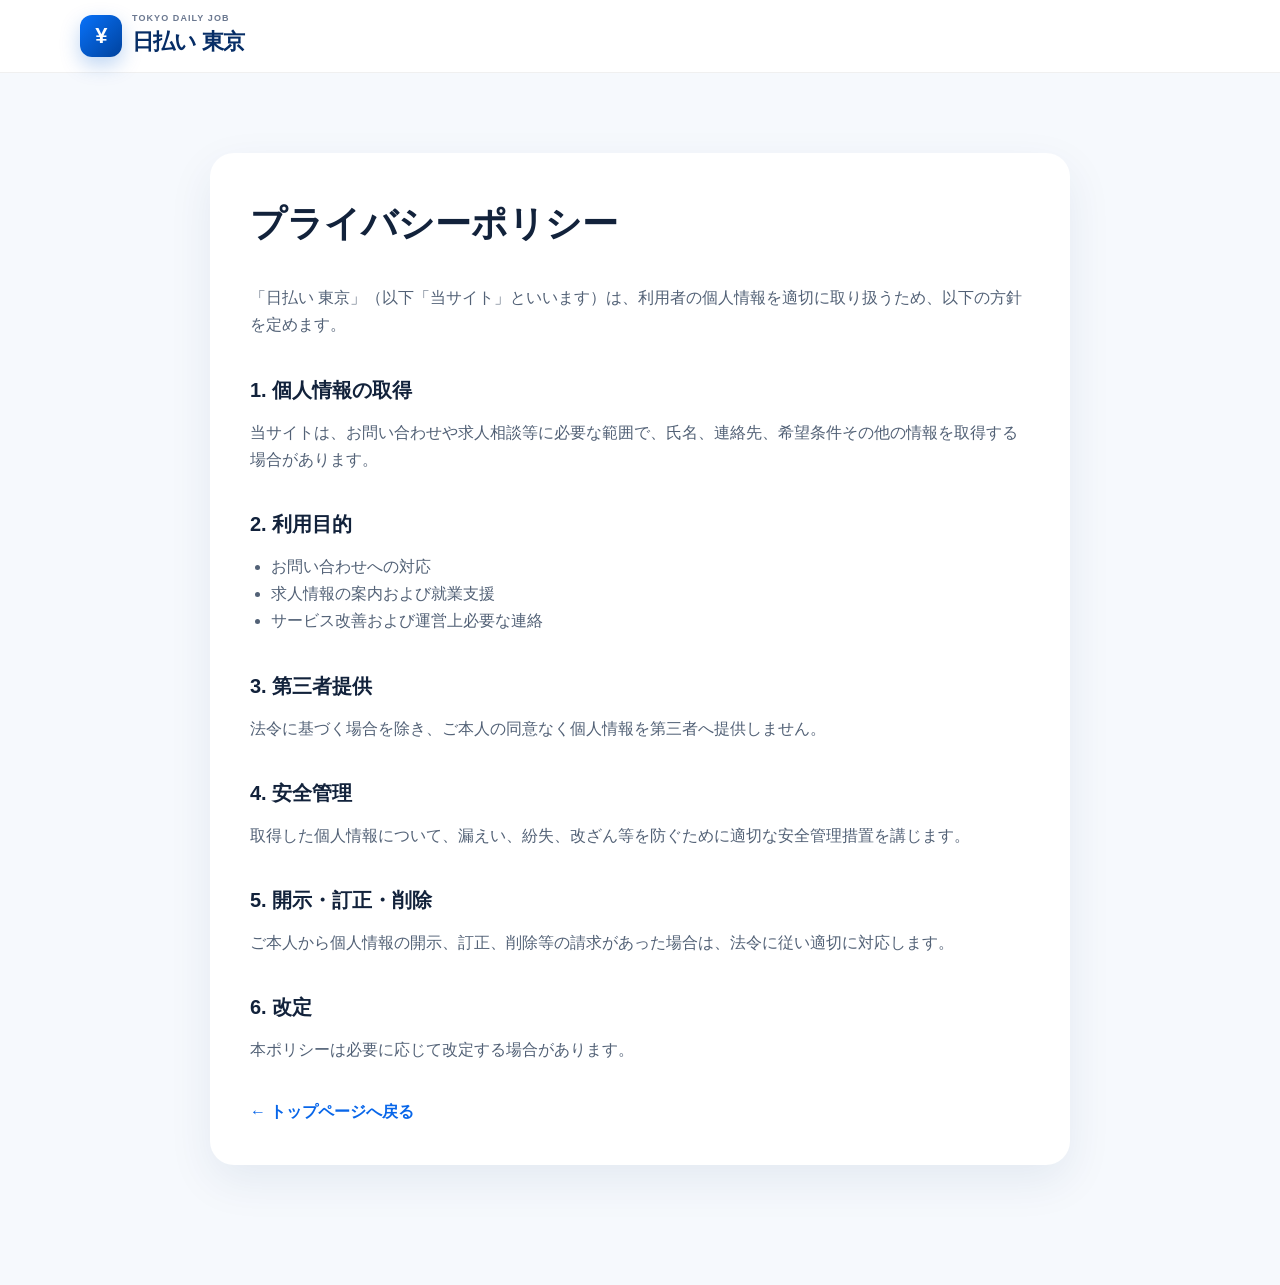
==== privacy.html @ a433033e "Add files via upload" ====
<!DOCTYPE html>
<html lang="ja">
<head>
  <meta charset="UTF-8">
  <meta name="viewport" content="width=device-width, initial-scale=1.0">
  <title>プライバシーポリシー｜日払い 東京</title>
  <link rel="stylesheet" href="style.css">
  <style>
    .privacy{padding:80px 0 120px;background:#f6f9fd}
    .privacy-box{max-width:860px;margin:0 auto;padding:40px;border-radius:24px;background:#fff;box-shadow:0 16px 45px rgba(2,46,104,.08)}
    .privacy h1{margin-bottom:30px;font-size:36px}
    .privacy h2{margin:34px 0 12px;font-size:20px}
    .privacy p,.privacy li{color:#526176}
    .privacy ul{padding-left:1.3em}
    .back-link{display:inline-block;margin-top:35px;color:#0866e9;font-weight:800}
    @media(max-width:640px){.privacy{padding:55px 0 90px}.privacy-box{padding:24px}.privacy h1{font-size:28px}}
  </style>
</head>
<body>
  <header class="header">
    <div class="container header-inner">
      <a href="index.html" class="logo">
        <span class="logo-mark">¥</span>
        <span><small>TOKYO DAILY JOB</small>日払い 東京</span>
      </a>
    </div>
  </header>

  <main class="privacy">
    <div class="container">
      <div class="privacy-box">
        <h1>プライバシーポリシー</h1>

        <p>「日払い 東京」（以下「当サイト」といいます）は、利用者の個人情報を適切に取り扱うため、以下の方針を定めます。</p>

        <h2>1. 個人情報の取得</h2>
        <p>当サイトは、お問い合わせや求人相談等に必要な範囲で、氏名、連絡先、希望条件その他の情報を取得する場合があります。</p>

        <h2>2. 利用目的</h2>
        <ul>
          <li>お問い合わせへの対応</li>
          <li>求人情報の案内および就業支援</li>
          <li>サービス改善および運営上必要な連絡</li>
        </ul>

        <h2>3. 第三者提供</h2>
        <p>法令に基づく場合を除き、ご本人の同意なく個人情報を第三者へ提供しません。</p>

        <h2>4. 安全管理</h2>
        <p>取得した個人情報について、漏えい、紛失、改ざん等を防ぐために適切な安全管理措置を講じます。</p>

        <h2>5. 開示・訂正・削除</h2>
        <p>ご本人から個人情報の開示、訂正、削除等の請求があった場合は、法令に従い適切に対応します。</p>

        <h2>6. 改定</h2>
        <p>本ポリシーは必要に応じて改定する場合があります。</p>

        <a href="index.html" class="back-link">← トップページへ戻る</a>
      </div>
    </div>
  </main>
</body>
</html>
---- style.css ----
*{margin:0;padding:0;box-sizing:border-box}html{scroll-behavior:smooth}body{font-family:-apple-system,BlinkMacSystemFont,"Helvetica Neue","Hiragino Kaku Gothic ProN","Yu Gothic",Meiryo,sans-serif;color:#12223b;background:#fff;line-height:1.7;overflow-x:hidden}img{width:100%;display:block}a{text-decoration:none;color:inherit}button,input{font-family:inherit}:root{--blue:#0866e9;--blue-dark:#0348a8;--blue-deep:#062d66;--blue-light:#edf6ff;--yellow:#ffd82f;--orange:#ff8a00;--green:#08bf5b;--green-dark:#059a49;--red:#ff4242;--text:#12223b;--gray:#68758a;--light-gray:#f4f7fb;--border:#dfe8f2;--radius:22px;--shadow:0 16px 45px rgba(2,46,104,.12)}.container{width:min(1120px,calc(100% - 40px));margin:0 auto}.section{padding:90px 0}.section-gray{background:#f6f9fd}.section-blue{background:radial-gradient(circle at top left,rgba(40,145,255,.32),transparent 38%),linear-gradient(135deg,#052b63,#075ac5);color:#fff}.eyebrow{display:block;margin-bottom:10px;text-align:center;color:var(--blue);font-size:14px;font-weight:900;letter-spacing:.16em}.section-blue .eyebrow,.final-cta .eyebrow{color:#8fc9ff}.section-title{margin-bottom:18px;text-align:center;font-size:clamp(29px,4vw,46px);font-weight:900;line-height:1.25;letter-spacing:-.04em}.section-lead{max-width:700px;margin:0 auto 50px;color:var(--gray);text-align:center;font-size:16px}.section-blue .section-lead{color:rgba(255,255,255,.78)}.highlight{position:relative;z-index:1;display:inline-block}.highlight:after{content:"";position:absolute;z-index:-1;left:-3%;bottom:5%;width:106%;height:34%;border-radius:4px;background:var(--yellow)}.header{position:sticky;z-index:100;top:0;width:100%;background:rgba(255,255,255,.94);backdrop-filter:blur(14px);border-bottom:1px solid rgba(0,0,0,.06)}.header-inner{min-height:72px;display:flex;align-items:center;justify-content:space-between;gap:20px}.logo{display:flex;align-items:center;gap:10px;color:var(--blue-deep);font-weight:900;font-size:22px;letter-spacing:-.04em}.logo-mark{width:42px;height:42px;display:grid;place-items:center;color:#fff;border-radius:12px;background:linear-gradient(135deg,#0872fa,#00429d);box-shadow:0 8px 20px rgba(0,92,210,.26)}.logo small{display:block;margin-bottom:-3px;color:#6b7890;font-size:9px;letter-spacing:.12em}.header-cta{display:flex;align-items:center;gap:8px;padding:12px 20px;border-radius:100px;background:var(--green);color:#fff;font-weight:900;font-size:14px;box-shadow:0 7px 20px rgba(8,191,91,.24);transition:.25s ease}.header-cta:hover{background:var(--green-dark);transform:translateY(-2px)}.hero{position:relative;overflow:hidden;min-height:730px;display:flex;align-items:center;background:linear-gradient(100deg,rgba(3,45,102,.97) 0%,rgba(3,74,164,.94) 52%,rgba(4,105,229,.8) 100%);color:#fff}.hero:before{content:"";position:absolute;top:-180px;right:-140px;width:600px;height:600px;border-radius:50%;background:rgba(255,255,255,.09)}.hero:after{content:"";position:absolute;left:-130px;bottom:-190px;width:480px;height:480px;border-radius:50%;background:rgba(40,154,255,.28)}.hero-grid{position:relative;z-index:2;display:grid;grid-template-columns:1.1fr .9fr;align-items:center;gap:60px}.hero-kicker{display:inline-flex;align-items:center;gap:9px;margin-bottom:20px;padding:7px 14px;border:1px solid rgba(255,255,255,.3);border-radius:100px;background:rgba(255,255,255,.1);font-weight:800;font-size:14px}.hero-kicker span{display:inline-block;padding:2px 8px;border-radius:100px;background:var(--yellow);color:#17304f;font-size:11px}.hero h1{margin-bottom:22px;font-size:clamp(40px,6vw,70px);font-weight:950;line-height:1.1;letter-spacing:-.06em}.hero h1 .yellow{color:var(--yellow)}.hero-description{max-width:600px;margin-bottom:28px;color:rgba(255,255,255,.88);font-size:18px;font-weight:600}.hero-badges{margin-bottom:28px;display:flex;flex-wrap:wrap;gap:9px}.hero-badge{padding:7px 13px;border-radius:8px;background:rgba(255,255,255,.14);border:1px solid rgba(255,255,255,.2);font-weight:800;font-size:13px}.hero-cta{display:inline-flex;align-items:center;justify-content:center;gap:11px;min-width:340px;padding:20px 28px;border-radius:16px;color:#fff;background:var(--green);font-size:18px;font-weight:900;box-shadow:0 15px 40px rgba(3,25,70,.3),0 0 0 5px rgba(255,255,255,.1);transition:.25s ease}.hero-cta:hover{transform:translateY(-3px) scale(1.01);background:#06a950}.hero-note{margin-top:12px;font-size:12px;color:rgba(255,255,255,.68)}.hero-visual{position:relative;min-height:490px}.salary-card{position:absolute;z-index:4;top:25px;right:0;width:370px;padding:30px;border-radius:28px;color:var(--text);background:#fff;box-shadow:0 25px 70px rgba(0,0,0,.23);transform:rotate(2deg)}.salary-card:before{content:"";position:absolute;z-index:-1;left:-18px;bottom:-18px;width:100%;height:100%;border-radius:28px;background:var(--yellow)}.salary-card-label{display:inline-block;margin-bottom:13px;padding:5px 10px;border-radius:7px;color:#fff;background:var(--red);font-size:12px;font-weight:900}.salary-card h2{margin-bottom:9px;font-size:28px;line-height:1.3;font-weight:950}.salary-large{margin:10px 0;color:var(--blue);font-size:52px;font-weight:950;letter-spacing:-.05em}.salary-large small{font-size:20px}.visual-note{color:var(--gray);font-size:12px}.floating-box{position:absolute;z-index:6;padding:15px 19px;border-radius:15px;color:var(--blue-deep);background:#fff;box-shadow:var(--shadow);font-weight:900}.floating-1{top:340px;left:0;transform:rotate(-4deg)}.floating-2{top:420px;right:10px;transform:rotate(3deg)}.floating-box strong{display:block;color:var(--orange);font-size:22px}.quick-features{position:relative;z-index:10;margin-top:-55px}.quick-grid{overflow:hidden;display:grid;grid-template-columns:repeat(4,1fr);border-radius:22px;background:#fff;box-shadow:var(--shadow)}.quick-item{padding:28px 18px;text-align:center;border-right:1px solid var(--border)}.quick-item:last-child{border-right:0}.quick-icon{width:52px;height:52px;margin:0 auto 12px;display:grid;place-items:center;border-radius:15px;background:var(--blue-light);font-size:25px}.quick-item strong{display:block;color:var(--blue-deep);font-size:16px}.quick-item span{display:block;margin-top:4px;color:var(--gray);font-size:12px}.points-grid{display:grid;grid-template-columns:repeat(3,1fr);gap:24px}.point-card{position:relative;overflow:hidden;padding:38px 30px 34px;border:1px solid var(--border);border-radius:var(--radius);background:#fff;box-shadow:0 10px 30px rgba(0,45,110,.06);transition:.3s ease}.point-card:hover{transform:translateY(-7px);box-shadow:var(--shadow)}.point-number{position:absolute;right:18px;top:8px;color:#edf4fc;font-size:72px;font-weight:950;line-height:1}.point-icon{position:relative;z-index:2;width:64px;height:64px;margin-bottom:23px;display:grid;place-items:center;border-radius:18px;background:linear-gradient(135deg,#eaf4ff,#d7eaff);font-size:30px}.point-card h3{position:relative;z-index:2;margin-bottom:10px;font-size:21px;font-weight:900}.point-card p{position:relative;z-index:2;color:var(--gray);font-size:14px}.jobs-grid{display:grid;grid-template-columns:repeat(2,1fr);gap:20px}.job-card{position:relative;min-height:270px;overflow:hidden;display:flex;align-items:flex-end;border-radius:24px;background:radial-gradient(circle at top right,#3a9cff,transparent 35%),linear-gradient(135deg,#062f6c,#0866e9);box-shadow:0 16px 40px rgba(0,55,125,.15)}.job-card:nth-child(2){background:radial-gradient(circle at top right,#43c69f,transparent 35%),linear-gradient(135deg,#074d56,#068d7a)}.job-card:nth-child(3){background:radial-gradient(circle at top right,#ffb64a,transparent 35%),linear-gradient(135deg,#7a3900,#e87800)}.job-card:nth-child(4){background:radial-gradient(circle at top right,#bb82ff,transparent 35%),linear-gradient(135deg,#45227a,#7948c4)}.job-illustration{position:absolute;right:28px;top:28px;font-size:92px;opacity:.93;filter:drop-shadow(0 13px 15px rgba(0,0,0,.13))}.job-content{position:relative;z-index:2;width:100%;padding:30px;color:#fff;background:linear-gradient(to top,rgba(0,0,0,.35),transparent)}.job-tag{display:inline-block;margin-bottom:8px;padding:4px 9px;border-radius:6px;color:#15314c;background:var(--yellow);font-size:11px;font-weight:900}.job-content h3{margin-bottom:7px;font-size:24px;font-weight:950}.job-content p{color:rgba(255,255,255,.82);font-size:13px}.jobs-note{margin-top:20px;text-align:center;color:var(--gray);font-size:12px}.cta-panel{margin-top:48px;padding:38px;display:flex;align-items:center;justify-content:space-between;gap:30px;border-radius:25px;background:linear-gradient(135deg,#082e67,#0866e9);color:#fff;box-shadow:var(--shadow)}.compact-cta{max-width:820px;margin-left:auto;margin-right:auto}.cta-panel h3{margin-bottom:5px;font-size:23px;font-weight:900}.cta-panel p{color:rgba(255,255,255,.75);font-size:13px}.line-button{flex:0 0 auto;display:inline-flex;align-items:center;justify-content:center;gap:10px;padding:17px 27px;border-radius:14px;background:var(--green);color:#fff;font-weight:900;box-shadow:0 10px 30px rgba(0,0,0,.16);transition:.25s ease}.line-button:hover{transform:translateY(-2px);background:var(--green-dark)}.support-grid{display:grid;grid-template-columns:.95fr 1.05fr;align-items:center;gap:65px}.support-main{position:relative;overflow:hidden;min-height:470px;display:grid;place-items:center;border-radius:30px;background:radial-gradient(circle at 70% 25%,#75bbff 0,transparent 27%),linear-gradient(140deg,#062e6b,#0875f7);box-shadow:var(--shadow)}.support-main:before{content:"¥";color:rgba(255,255,255,.10);font-size:290px;font-weight:950;line-height:1}.support-overlay{position:absolute;left:30px;right:30px;bottom:30px;padding:25px;border:1px solid rgba(255,255,255,.18);border-radius:18px;background:rgba(4,36,82,.78);backdrop-filter:blur(8px);color:#fff}.support-overlay small{color:#98cdff;font-weight:900}.support-overlay h3{margin:5px 0 8px;font-size:24px}.support-overlay p{color:rgba(255,255,255,.77);font-size:13px}.support-list{display:grid;gap:16px}.support-item{display:grid;grid-template-columns:55px 1fr;gap:15px;align-items:center;padding:19px;border:1px solid var(--border);border-radius:17px;background:#fff}.support-icon{width:55px;height:55px;display:grid;place-items:center;border-radius:15px;background:var(--blue-light);font-size:24px}.support-item h4{margin-bottom:2px;font-size:16px;font-weight:900}.support-item p{color:var(--gray);font-size:12px}.chat-wrap{max-width:680px;margin:0 auto;padding:35px;border-radius:30px;background:#dce9f7;box-shadow:var(--shadow)}.chat-head{margin-bottom:25px;text-align:center;font-weight:900;color:#34506d;font-size:13px}.bubble-row{margin:15px 0;display:flex;gap:10px;align-items:flex-end}.bubble-row.user{justify-content:flex-end}.avatar{flex:0 0 auto;width:42px;height:42px;display:grid;place-items:center;border-radius:50%;background:var(--blue);color:#fff;font-weight:900;font-size:11px}.bubble{max-width:77%;padding:14px 17px;border-radius:17px 17px 17px 5px;background:#fff;color:#27384b;font-size:14px;box-shadow:0 5px 15px rgba(0,0,0,.05)}.user .bubble{border-radius:17px 17px 5px 17px;background:#96e46e}.flow{display:grid;grid-template-columns:repeat(3,1fr);gap:25px}.flow-item{position:relative;padding:36px 28px;border-radius:22px;background:#fff;color:var(--text);text-align:center;box-shadow:0 15px 35px rgba(0,0,0,.11)}.flow-item:after{content:"→";position:absolute;top:50%;right:-23px;color:#89bfff;font-size:27px;font-weight:900;transform:translateY(-50%)}.flow-item:last-child:after{display:none}.flow-number{width:65px;height:65px;margin:0 auto 16px;display:grid;place-items:center;border-radius:50%;background:var(--yellow);color:#153557;font-size:24px;font-weight:950}.flow-item small{color:var(--blue);font-weight:900}.flow-item h3{margin:5px 0 8px;font-size:19px;font-weight:900}.flow-item p{color:var(--gray);font-size:13px}.case-grid{display:grid;grid-template-columns:repeat(3,1fr);gap:20px}.case-card{padding:28px;border-radius:20px;background:var(--light-gray);border-top:5px solid var(--blue)}.case-number{margin-bottom:12px;color:var(--blue);font-size:12px;font-weight:900;letter-spacing:.12em}.case-card h3{margin-bottom:9px;font-size:18px;line-height:1.5;font-weight:900}.case-card p{color:var(--gray);font-size:13px}.faq-list{max-width:820px;margin:0 auto;display:grid;gap:13px}.faq-item{overflow:hidden;border:1px solid var(--border);border-radius:16px;background:#fff}.faq-q{width:100%;padding:21px 24px;display:grid;grid-template-columns:35px 1fr 25px;gap:10px;align-items:center;border:0;background:#fff;color:var(--text);cursor:pointer;text-align:left;font-weight:900;font-size:15px}.q-icon{color:var(--blue);font-size:23px;font-weight:950}.faq-plus{color:var(--blue);font-size:24px;transition:.25s ease}.faq-item.active .faq-plus{transform:rotate(45deg)}.faq-answer{max-height:0;overflow:hidden;transition:max-height .35s ease}.faq-answer-inner{padding:0 24px 23px 69px;color:var(--gray);font-size:14px}.final-cta{position:relative;overflow:hidden;padding:95px 0;text-align:center;background:radial-gradient(circle at 50% 0,#238aff,transparent 42%),linear-gradient(135deg,#04295e,#075ac8);color:#fff}.final-cta:before{content:"TOKYO";position:absolute;left:50%;top:50%;color:rgba(255,255,255,.04);font-size:min(19vw,240px);font-weight:950;letter-spacing:-.09em;transform:translate(-50%,-50%);white-space:nowrap}.final-inner{position:relative;z-index:2}.final-cta h2{margin-bottom:16px;font-size:clamp(34px,5vw,58px);font-weight:950;line-height:1.2;letter-spacing:-.05em}.final-cta h2 span{color:var(--yellow)}.final-cta p{margin-bottom:28px;color:rgba(255,255,255,.75)}.final-line{min-width:min(480px,100%);display:inline-flex;justify-content:center;align-items:center;gap:12px;padding:21px 32px;border-radius:16px;color:#fff;background:var(--green);font-size:19px;font-weight:950;box-shadow:0 14px 38px rgba(0,0,0,.23);transition:.25s ease}.final-line:hover{transform:translateY(-3px);background:var(--green-dark)}.final-note{margin-top:14px!important;font-size:11px}footer{padding:34px 0 100px;background:#021a39;color:#8da3bd;text-align:center;font-size:12px}.footer-logo{margin-bottom:13px;color:#fff;font-size:20px;font-weight:900}footer a{display:inline-block;margin:13px 8px;color:#c7d5e5;text-decoration:underline}.copyright{margin-top:15px}.mobile-sticky{display:none}.reveal{opacity:0;transform:translateY(30px);transition:opacity .7s ease,transform .7s ease}.reveal.visible{opacity:1;transform:translateY(0)}@media(max-width:900px){.hero{min-height:auto;padding:70px 0 115px}.hero-grid{grid-template-columns:1fr;gap:40px}.hero-visual{min-height:390px}.salary-card{right:5%;width:78%}.quick-grid{grid-template-columns:repeat(2,1fr)}.quick-item:nth-child(2){border-right:0}.quick-item:nth-child(-n+2){border-bottom:1px solid var(--border)}.points-grid,.case-grid{grid-template-columns:1fr}.support-grid{grid-template-columns:1fr}.flow{grid-template-columns:1fr}.flow-item:after{content:"↓";top:auto;bottom:-27px;right:50%;transform:translateX(50%)}.cta-panel{flex-direction:column;text-align:center}}@media(max-width:640px){.container{width:min(100% - 28px,1120px)}.header-inner{min-height:63px}.logo{font-size:18px}.logo-mark{width:37px;height:37px}.header-cta{padding:10px 13px;font-size:11px}.section{padding:70px 0}.section-title{font-size:30px}.section-lead{margin-bottom:34px;font-size:14px}.hero{padding:55px 0 105px}.hero-kicker{font-size:11px}.hero h1{font-size:43px}.hero-description{font-size:15px}.hero-cta{width:100%;min-width:0;padding:18px 15px;font-size:16px}.hero-visual{min-height:340px}.salary-card{top:10px;left:5%;right:auto;width:88%;padding:24px}.salary-card h2{font-size:23px}.salary-large{font-size:43px}.floating-1{top:280px;left:0;font-size:12px}.floating-2{display:none}.quick-features{margin-top:-55px}.quick-item{padding:21px 10px}.quick-item strong{font-size:13px}.quick-item span{font-size:10px}.jobs-grid{grid-template-columns:1fr}.job-card{min-height:240px}.job-illustration{font-size:75px}.cta-panel{padding:28px 20px}.line-button{width:100%}.support-main{min-height:380px}.chat-wrap{padding:22px 14px;border-radius:20px}.bubble{font-size:12px}.faq-q{padding:18px 16px;grid-template-columns:30px 1fr 20px;font-size:13px}.faq-answer-inner{padding:0 17px 20px 56px;font-size:12px}.mobile-sticky{position:fixed;z-index:999;left:0;bottom:0;width:100%;display:block;padding:8px 10px calc(8px + env(safe-area-inset-bottom));background:rgba(255,255,255,.95);box-shadow:0 -8px 25px rgba(0,0,0,.13);backdrop-filter:blur(10px)}.mobile-sticky a{width:100%;padding:15px;display:flex;align-items:center;justify-content:center;gap:8px;border-radius:12px;background:var(--green);color:#fff;font-size:15px;font-weight:950}}
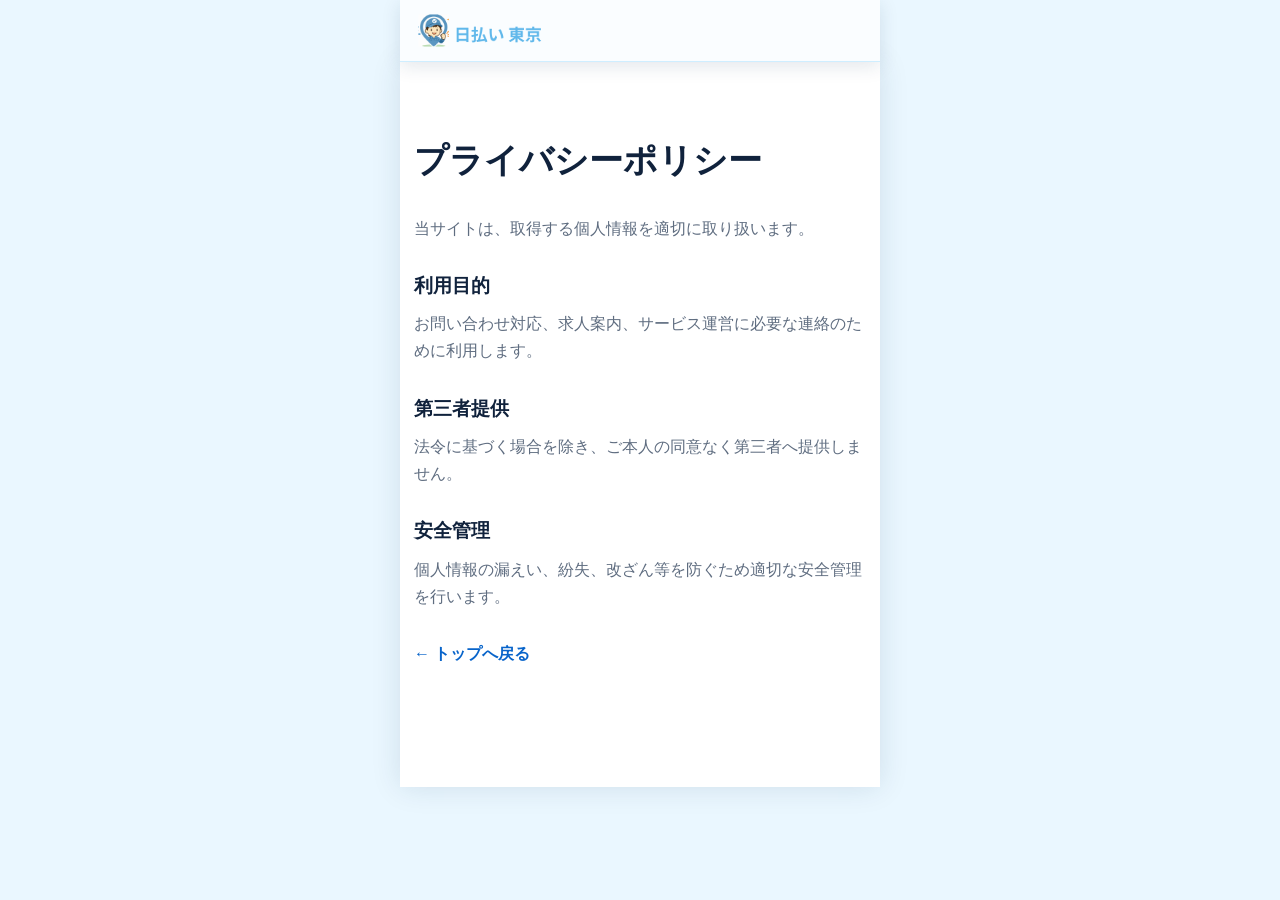
==== commit 54726c63: "Add files via upload" ====
--- a/privacy.html
+++ b/privacy.html
@@ -1,63 +1,3 @@
-<!DOCTYPE html>
-<html lang="ja">
-<head>
-  <meta charset="UTF-8">
-  <meta name="viewport" content="width=device-width, initial-scale=1.0">
-  <title>プライバシーポリシー｜日払い 東京</title>
-  <link rel="stylesheet" href="style.css">
-  <style>
-    .privacy{padding:80px 0 120px;background:#f6f9fd}
-    .privacy-box{max-width:860px;margin:0 auto;padding:40px;border-radius:24px;background:#fff;box-shadow:0 16px 45px rgba(2,46,104,.08)}
-    .privacy h1{margin-bottom:30px;font-size:36px}
-    .privacy h2{margin:34px 0 12px;font-size:20px}
-    .privacy p,.privacy li{color:#526176}
-    .privacy ul{padding-left:1.3em}
-    .back-link{display:inline-block;margin-top:35px;color:#0866e9;font-weight:800}
-    @media(max-width:640px){.privacy{padding:55px 0 90px}.privacy-box{padding:24px}.privacy h1{font-size:28px}}
-  </style>
-</head>
-<body>
-  <header class="header">
-    <div class="container header-inner">
-      <a href="index.html" class="logo">
-        <span class="logo-mark">¥</span>
-        <span><small>TOKYO DAILY JOB</small>日払い 東京</span>
-      </a>
-    </div>
-  </header>
-
-  <main class="privacy">
-    <div class="container">
-      <div class="privacy-box">
-        <h1>プライバシーポリシー</h1>
-
-        <p>「日払い 東京」（以下「当サイト」といいます）は、利用者の個人情報を適切に取り扱うため、以下の方針を定めます。</p>
-
-        <h2>1. 個人情報の取得</h2>
-        <p>当サイトは、お問い合わせや求人相談等に必要な範囲で、氏名、連絡先、希望条件その他の情報を取得する場合があります。</p>
-
-        <h2>2. 利用目的</h2>
-        <ul>
-          <li>お問い合わせへの対応</li>
-          <li>求人情報の案内および就業支援</li>
-          <li>サービス改善および運営上必要な連絡</li>
-        </ul>
-
-        <h2>3. 第三者提供</h2>
-        <p>法令に基づく場合を除き、ご本人の同意なく個人情報を第三者へ提供しません。</p>
-
-        <h2>4. 安全管理</h2>
-        <p>取得した個人情報について、漏えい、紛失、改ざん等を防ぐために適切な安全管理措置を講じます。</p>
-
-        <h2>5. 開示・訂正・削除</h2>
-        <p>ご本人から個人情報の開示、訂正、削除等の請求があった場合は、法令に従い適切に対応します。</p>
-
-        <h2>6. 改定</h2>
-        <p>本ポリシーは必要に応じて改定する場合があります。</p>
-
-        <a href="index.html" class="back-link">← トップページへ戻る</a>
-      </div>
-    </div>
-  </main>
-</body>
-</html>
+<!DOCTYPE html><html lang="ja"><head><meta charset="UTF-8"><meta name="viewport" content="width=device-width,initial-scale=1"><title>プライバシーポリシー｜日払い 東京</title><link rel="stylesheet" href="style.css"><style>.privacy{padding:70px 0 120px}.privacy article{max-width:850px;margin:auto}.privacy h1{font-size:34px;margin-bottom:25px}.privacy h2{font-size:19px;margin:28px 0 8px}.privacy p{color:#5f6d80}.privacy .back{display:inline-block;margin-top:30px;color:#0864ca;font-weight:900}</style></head><body><header class="topbar"><div class="container topbar-inner"><a class="brand brand-image" href="index.html">
+          <img src="assets/hibarai-tokyo-logo-lightblue.png" alt="日払い 東京">
+        </a></div></header><main class="privacy"><div class="container"><article><h1>プライバシーポリシー</h1><p>当サイトは、取得する個人情報を適切に取り扱います。</p><h2>利用目的</h2><p>お問い合わせ対応、求人案内、サービス運営に必要な連絡のために利用します。</p><h2>第三者提供</h2><p>法令に基づく場合を除き、ご本人の同意なく第三者へ提供しません。</p><h2>安全管理</h2><p>個人情報の漏えい、紛失、改ざん等を防ぐため適切な安全管理を行います。</p><a class="back" href="index.html">← トップへ戻る</a></article></div></main></body></html>
--- a/style.css
+++ b/style.css
@@ -1 +1,542 @@
-*{margin:0;padding:0;box-sizing:border-box}html{scroll-behavior:smooth}body{font-family:-apple-system,BlinkMacSystemFont,"Helvetica Neue","Hiragino Kaku Gothic ProN","Yu Gothic",Meiryo,sans-serif;color:#12223b;background:#fff;line-height:1.7;overflow-x:hidden}img{width:100%;display:block}a{text-decoration:none;color:inherit}button,input{font-family:inherit}:root{--blue:#0866e9;--blue-dark:#0348a8;--blue-deep:#062d66;--blue-light:#edf6ff;--yellow:#ffd82f;--orange:#ff8a00;--green:#08bf5b;--green-dark:#059a49;--red:#ff4242;--text:#12223b;--gray:#68758a;--light-gray:#f4f7fb;--border:#dfe8f2;--radius:22px;--shadow:0 16px 45px rgba(2,46,104,.12)}.container{width:min(1120px,calc(100% - 40px));margin:0 auto}.section{padding:90px 0}.section-gray{background:#f6f9fd}.section-blue{background:radial-gradient(circle at top left,rgba(40,145,255,.32),transparent 38%),linear-gradient(135deg,#052b63,#075ac5);color:#fff}.eyebrow{display:block;margin-bottom:10px;text-align:center;color:var(--blue);font-size:14px;font-weight:900;letter-spacing:.16em}.section-blue .eyebrow,.final-cta .eyebrow{color:#8fc9ff}.section-title{margin-bottom:18px;text-align:center;font-size:clamp(29px,4vw,46px);font-weight:900;line-height:1.25;letter-spacing:-.04em}.section-lead{max-width:700px;margin:0 auto 50px;color:var(--gray);text-align:center;font-size:16px}.section-blue .section-lead{color:rgba(255,255,255,.78)}.highlight{position:relative;z-index:1;display:inline-block}.highlight:after{content:"";position:absolute;z-index:-1;left:-3%;bottom:5%;width:106%;height:34%;border-radius:4px;background:var(--yellow)}.header{position:sticky;z-index:100;top:0;width:100%;background:rgba(255,255,255,.94);backdrop-filter:blur(14px);border-bottom:1px solid rgba(0,0,0,.06)}.header-inner{min-height:72px;display:flex;align-items:center;justify-content:space-between;gap:20px}.logo{display:flex;align-items:center;gap:10px;color:var(--blue-deep);font-weight:900;font-size:22px;letter-spacing:-.04em}.logo-mark{width:42px;height:42px;display:grid;place-items:center;color:#fff;border-radius:12px;background:linear-gradient(135deg,#0872fa,#00429d);box-shadow:0 8px 20px rgba(0,92,210,.26)}.logo small{display:block;margin-bottom:-3px;color:#6b7890;font-size:9px;letter-spacing:.12em}.header-cta{display:flex;align-items:center;gap:8px;padding:12px 20px;border-radius:100px;background:var(--green);color:#fff;font-weight:900;font-size:14px;box-shadow:0 7px 20px rgba(8,191,91,.24);transition:.25s ease}.header-cta:hover{background:var(--green-dark);transform:translateY(-2px)}.hero{position:relative;overflow:hidden;min-height:730px;display:flex;align-items:center;background:linear-gradient(100deg,rgba(3,45,102,.97) 0%,rgba(3,74,164,.94) 52%,rgba(4,105,229,.8) 100%);color:#fff}.hero:before{content:"";position:absolute;top:-180px;right:-140px;width:600px;height:600px;border-radius:50%;background:rgba(255,255,255,.09)}.hero:after{content:"";position:absolute;left:-130px;bottom:-190px;width:480px;height:480px;border-radius:50%;background:rgba(40,154,255,.28)}.hero-grid{position:relative;z-index:2;display:grid;grid-template-columns:1.1fr .9fr;align-items:center;gap:60px}.hero-kicker{display:inline-flex;align-items:center;gap:9px;margin-bottom:20px;padding:7px 14px;border:1px solid rgba(255,255,255,.3);border-radius:100px;background:rgba(255,255,255,.1);font-weight:800;font-size:14px}.hero-kicker span{display:inline-block;padding:2px 8px;border-radius:100px;background:var(--yellow);color:#17304f;font-size:11px}.hero h1{margin-bottom:22px;font-size:clamp(40px,6vw,70px);font-weight:950;line-height:1.1;letter-spacing:-.06em}.hero h1 .yellow{color:var(--yellow)}.hero-description{max-width:600px;margin-bottom:28px;color:rgba(255,255,255,.88);font-size:18px;font-weight:600}.hero-badges{margin-bottom:28px;display:flex;flex-wrap:wrap;gap:9px}.hero-badge{padding:7px 13px;border-radius:8px;background:rgba(255,255,255,.14);border:1px solid rgba(255,255,255,.2);font-weight:800;font-size:13px}.hero-cta{display:inline-flex;align-items:center;justify-content:center;gap:11px;min-width:340px;padding:20px 28px;border-radius:16px;color:#fff;background:var(--green);font-size:18px;font-weight:900;box-shadow:0 15px 40px rgba(3,25,70,.3),0 0 0 5px rgba(255,255,255,.1);transition:.25s ease}.hero-cta:hover{transform:translateY(-3px) scale(1.01);background:#06a950}.hero-note{margin-top:12px;font-size:12px;color:rgba(255,255,255,.68)}.hero-visual{position:relative;min-height:490px}.salary-card{position:absolute;z-index:4;top:25px;right:0;width:370px;padding:30px;border-radius:28px;color:var(--text);background:#fff;box-shadow:0 25px 70px rgba(0,0,0,.23);transform:rotate(2deg)}.salary-card:before{content:"";position:absolute;z-index:-1;left:-18px;bottom:-18px;width:100%;height:100%;border-radius:28px;background:var(--yellow)}.salary-card-label{display:inline-block;margin-bottom:13px;padding:5px 10px;border-radius:7px;color:#fff;background:var(--red);font-size:12px;font-weight:900}.salary-card h2{margin-bottom:9px;font-size:28px;line-height:1.3;font-weight:950}.salary-large{margin:10px 0;color:var(--blue);font-size:52px;font-weight:950;letter-spacing:-.05em}.salary-large small{font-size:20px}.visual-note{color:var(--gray);font-size:12px}.floating-box{position:absolute;z-index:6;padding:15px 19px;border-radius:15px;color:var(--blue-deep);background:#fff;box-shadow:var(--shadow);font-weight:900}.floating-1{top:340px;left:0;transform:rotate(-4deg)}.floating-2{top:420px;right:10px;transform:rotate(3deg)}.floating-box strong{display:block;color:var(--orange);font-size:22px}.quick-features{position:relative;z-index:10;margin-top:-55px}.quick-grid{overflow:hidden;display:grid;grid-template-columns:repeat(4,1fr);border-radius:22px;background:#fff;box-shadow:var(--shadow)}.quick-item{padding:28px 18px;text-align:center;border-right:1px solid var(--border)}.quick-item:last-child{border-right:0}.quick-icon{width:52px;height:52px;margin:0 auto 12px;display:grid;place-items:center;border-radius:15px;background:var(--blue-light);font-size:25px}.quick-item strong{display:block;color:var(--blue-deep);font-size:16px}.quick-item span{display:block;margin-top:4px;color:var(--gray);font-size:12px}.points-grid{display:grid;grid-template-columns:repeat(3,1fr);gap:24px}.point-card{position:relative;overflow:hidden;padding:38px 30px 34px;border:1px solid var(--border);border-radius:var(--radius);background:#fff;box-shadow:0 10px 30px rgba(0,45,110,.06);transition:.3s ease}.point-card:hover{transform:translateY(-7px);box-shadow:var(--shadow)}.point-number{position:absolute;right:18px;top:8px;color:#edf4fc;font-size:72px;font-weight:950;line-height:1}.point-icon{position:relative;z-index:2;width:64px;height:64px;margin-bottom:23px;display:grid;place-items:center;border-radius:18px;background:linear-gradient(135deg,#eaf4ff,#d7eaff);font-size:30px}.point-card h3{position:relative;z-index:2;margin-bottom:10px;font-size:21px;font-weight:900}.point-card p{position:relative;z-index:2;color:var(--gray);font-size:14px}.jobs-grid{display:grid;grid-template-columns:repeat(2,1fr);gap:20px}.job-card{position:relative;min-height:270px;overflow:hidden;display:flex;align-items:flex-end;border-radius:24px;background:radial-gradient(circle at top right,#3a9cff,transparent 35%),linear-gradient(135deg,#062f6c,#0866e9);box-shadow:0 16px 40px rgba(0,55,125,.15)}.job-card:nth-child(2){background:radial-gradient(circle at top right,#43c69f,transparent 35%),linear-gradient(135deg,#074d56,#068d7a)}.job-card:nth-child(3){background:radial-gradient(circle at top right,#ffb64a,transparent 35%),linear-gradient(135deg,#7a3900,#e87800)}.job-card:nth-child(4){background:radial-gradient(circle at top right,#bb82ff,transparent 35%),linear-gradient(135deg,#45227a,#7948c4)}.job-illustration{position:absolute;right:28px;top:28px;font-size:92px;opacity:.93;filter:drop-shadow(0 13px 15px rgba(0,0,0,.13))}.job-content{position:relative;z-index:2;width:100%;padding:30px;color:#fff;background:linear-gradient(to top,rgba(0,0,0,.35),transparent)}.job-tag{display:inline-block;margin-bottom:8px;padding:4px 9px;border-radius:6px;color:#15314c;background:var(--yellow);font-size:11px;font-weight:900}.job-content h3{margin-bottom:7px;font-size:24px;font-weight:950}.job-content p{color:rgba(255,255,255,.82);font-size:13px}.jobs-note{margin-top:20px;text-align:center;color:var(--gray);font-size:12px}.cta-panel{margin-top:48px;padding:38px;display:flex;align-items:center;justify-content:space-between;gap:30px;border-radius:25px;background:linear-gradient(135deg,#082e67,#0866e9);color:#fff;box-shadow:var(--shadow)}.compact-cta{max-width:820px;margin-left:auto;margin-right:auto}.cta-panel h3{margin-bottom:5px;font-size:23px;font-weight:900}.cta-panel p{color:rgba(255,255,255,.75);font-size:13px}.line-button{flex:0 0 auto;display:inline-flex;align-items:center;justify-content:center;gap:10px;padding:17px 27px;border-radius:14px;background:var(--green);color:#fff;font-weight:900;box-shadow:0 10px 30px rgba(0,0,0,.16);transition:.25s ease}.line-button:hover{transform:translateY(-2px);background:var(--green-dark)}.support-grid{display:grid;grid-template-columns:.95fr 1.05fr;align-items:center;gap:65px}.support-main{position:relative;overflow:hidden;min-height:470px;display:grid;place-items:center;border-radius:30px;background:radial-gradient(circle at 70% 25%,#75bbff 0,transparent 27%),linear-gradient(140deg,#062e6b,#0875f7);box-shadow:var(--shadow)}.support-main:before{content:"¥";color:rgba(255,255,255,.10);font-size:290px;font-weight:950;line-height:1}.support-overlay{position:absolute;left:30px;right:30px;bottom:30px;padding:25px;border:1px solid rgba(255,255,255,.18);border-radius:18px;background:rgba(4,36,82,.78);backdrop-filter:blur(8px);color:#fff}.support-overlay small{color:#98cdff;font-weight:900}.support-overlay h3{margin:5px 0 8px;font-size:24px}.support-overlay p{color:rgba(255,255,255,.77);font-size:13px}.support-list{display:grid;gap:16px}.support-item{display:grid;grid-template-columns:55px 1fr;gap:15px;align-items:center;padding:19px;border:1px solid var(--border);border-radius:17px;background:#fff}.support-icon{width:55px;height:55px;display:grid;place-items:center;border-radius:15px;background:var(--blue-light);font-size:24px}.support-item h4{margin-bottom:2px;font-size:16px;font-weight:900}.support-item p{color:var(--gray);font-size:12px}.chat-wrap{max-width:680px;margin:0 auto;padding:35px;border-radius:30px;background:#dce9f7;box-shadow:var(--shadow)}.chat-head{margin-bottom:25px;text-align:center;font-weight:900;color:#34506d;font-size:13px}.bubble-row{margin:15px 0;display:flex;gap:10px;align-items:flex-end}.bubble-row.user{justify-content:flex-end}.avatar{flex:0 0 auto;width:42px;height:42px;display:grid;place-items:center;border-radius:50%;background:var(--blue);color:#fff;font-weight:900;font-size:11px}.bubble{max-width:77%;padding:14px 17px;border-radius:17px 17px 17px 5px;background:#fff;color:#27384b;font-size:14px;box-shadow:0 5px 15px rgba(0,0,0,.05)}.user .bubble{border-radius:17px 17px 5px 17px;background:#96e46e}.flow{display:grid;grid-template-columns:repeat(3,1fr);gap:25px}.flow-item{position:relative;padding:36px 28px;border-radius:22px;background:#fff;color:var(--text);text-align:center;box-shadow:0 15px 35px rgba(0,0,0,.11)}.flow-item:after{content:"→";position:absolute;top:50%;right:-23px;color:#89bfff;font-size:27px;font-weight:900;transform:translateY(-50%)}.flow-item:last-child:after{display:none}.flow-number{width:65px;height:65px;margin:0 auto 16px;display:grid;place-items:center;border-radius:50%;background:var(--yellow);color:#153557;font-size:24px;font-weight:950}.flow-item small{color:var(--blue);font-weight:900}.flow-item h3{margin:5px 0 8px;font-size:19px;font-weight:900}.flow-item p{color:var(--gray);font-size:13px}.case-grid{display:grid;grid-template-columns:repeat(3,1fr);gap:20px}.case-card{padding:28px;border-radius:20px;background:var(--light-gray);border-top:5px solid var(--blue)}.case-number{margin-bottom:12px;color:var(--blue);font-size:12px;font-weight:900;letter-spacing:.12em}.case-card h3{margin-bottom:9px;font-size:18px;line-height:1.5;font-weight:900}.case-card p{color:var(--gray);font-size:13px}.faq-list{max-width:820px;margin:0 auto;display:grid;gap:13px}.faq-item{overflow:hidden;border:1px solid var(--border);border-radius:16px;background:#fff}.faq-q{width:100%;padding:21px 24px;display:grid;grid-template-columns:35px 1fr 25px;gap:10px;align-items:center;border:0;background:#fff;color:var(--text);cursor:pointer;text-align:left;font-weight:900;font-size:15px}.q-icon{color:var(--blue);font-size:23px;font-weight:950}.faq-plus{color:var(--blue);font-size:24px;transition:.25s ease}.faq-item.active .faq-plus{transform:rotate(45deg)}.faq-answer{max-height:0;overflow:hidden;transition:max-height .35s ease}.faq-answer-inner{padding:0 24px 23px 69px;color:var(--gray);font-size:14px}.final-cta{position:relative;overflow:hidden;padding:95px 0;text-align:center;background:radial-gradient(circle at 50% 0,#238aff,transparent 42%),linear-gradient(135deg,#04295e,#075ac8);color:#fff}.final-cta:before{content:"TOKYO";position:absolute;left:50%;top:50%;color:rgba(255,255,255,.04);font-size:min(19vw,240px);font-weight:950;letter-spacing:-.09em;transform:translate(-50%,-50%);white-space:nowrap}.final-inner{position:relative;z-index:2}.final-cta h2{margin-bottom:16px;font-size:clamp(34px,5vw,58px);font-weight:950;line-height:1.2;letter-spacing:-.05em}.final-cta h2 span{color:var(--yellow)}.final-cta p{margin-bottom:28px;color:rgba(255,255,255,.75)}.final-line{min-width:min(480px,100%);display:inline-flex;justify-content:center;align-items:center;gap:12px;padding:21px 32px;border-radius:16px;color:#fff;background:var(--green);font-size:19px;font-weight:950;box-shadow:0 14px 38px rgba(0,0,0,.23);transition:.25s ease}.final-line:hover{transform:translateY(-3px);background:var(--green-dark)}.final-note{margin-top:14px!important;font-size:11px}footer{padding:34px 0 100px;background:#021a39;color:#8da3bd;text-align:center;font-size:12px}.footer-logo{margin-bottom:13px;color:#fff;font-size:20px;font-weight:900}footer a{display:inline-block;margin:13px 8px;color:#c7d5e5;text-decoration:underline}.copyright{margin-top:15px}.mobile-sticky{display:none}.reveal{opacity:0;transform:translateY(30px);transition:opacity .7s ease,transform .7s ease}.reveal.visible{opacity:1;transform:translateY(0)}@media(max-width:900px){.hero{min-height:auto;padding:70px 0 115px}.hero-grid{grid-template-columns:1fr;gap:40px}.hero-visual{min-height:390px}.salary-card{right:5%;width:78%}.quick-grid{grid-template-columns:repeat(2,1fr)}.quick-item:nth-child(2){border-right:0}.quick-item:nth-child(-n+2){border-bottom:1px solid var(--border)}.points-grid,.case-grid{grid-template-columns:1fr}.support-grid{grid-template-columns:1fr}.flow{grid-template-columns:1fr}.flow-item:after{content:"↓";top:auto;bottom:-27px;right:50%;transform:translateX(50%)}.cta-panel{flex-direction:column;text-align:center}}@media(max-width:640px){.container{width:min(100% - 28px,1120px)}.header-inner{min-height:63px}.logo{font-size:18px}.logo-mark{width:37px;height:37px}.header-cta{padding:10px 13px;font-size:11px}.section{padding:70px 0}.section-title{font-size:30px}.section-lead{margin-bottom:34px;font-size:14px}.hero{padding:55px 0 105px}.hero-kicker{font-size:11px}.hero h1{font-size:43px}.hero-description{font-size:15px}.hero-cta{width:100%;min-width:0;padding:18px 15px;font-size:16px}.hero-visual{min-height:340px}.salary-card{top:10px;left:5%;right:auto;width:88%;padding:24px}.salary-card h2{font-size:23px}.salary-large{font-size:43px}.floating-1{top:280px;left:0;font-size:12px}.floating-2{display:none}.quick-features{margin-top:-55px}.quick-item{padding:21px 10px}.quick-item strong{font-size:13px}.quick-item span{font-size:10px}.jobs-grid{grid-template-columns:1fr}.job-card{min-height:240px}.job-illustration{font-size:75px}.cta-panel{padding:28px 20px}.line-button{width:100%}.support-main{min-height:380px}.chat-wrap{padding:22px 14px;border-radius:20px}.bubble{font-size:12px}.faq-q{padding:18px 16px;grid-template-columns:30px 1fr 20px;font-size:13px}.faq-answer-inner{padding:0 17px 20px 56px;font-size:12px}.mobile-sticky{position:fixed;z-index:999;left:0;bottom:0;width:100%;display:block;padding:8px 10px calc(8px + env(safe-area-inset-bottom));background:rgba(255,255,255,.95);box-shadow:0 -8px 25px rgba(0,0,0,.13);backdrop-filter:blur(10px)}.mobile-sticky a{width:100%;padding:15px;display:flex;align-items:center;justify-content:center;gap:8px;border-radius:12px;background:var(--green);color:#fff;font-size:15px;font-weight:950}}+*{box-sizing:border-box;margin:0;padding:0}html{scroll-behavior:smooth}body{font-family:-apple-system,BlinkMacSystemFont,"Hiragino Kaku Gothic ProN","Yu Gothic",Meiryo,sans-serif;color:#10223c;line-height:1.7;background:#fff}a{color:inherit;text-decoration:none}button{font:inherit}.container{width:min(1080px,calc(100% - 32px));margin:auto}.topbar{position:sticky;top:0;z-index:50;background:#fff;box-shadow:0 3px 18px rgba(0,34,75,.08)}.topbar-inner{height:68px;display:flex;align-items:center;justify-content:space-between}.brand{display:flex;align-items:center;gap:10px;font-size:21px;font-weight:900;color:#06356e}.brand-mark{width:40px;height:40px;border-radius:10px;display:grid;place-items:center;background:#096ce6;color:#fff}.top-line{padding:12px 20px;border-radius:50px;background:#10bd59;color:white;font-size:14px;font-weight:900}.hero{position:relative;min-height:680px;overflow:hidden;display:flex;align-items:center;background:#08386f}.hero-photo{position:absolute;inset:0;background-size:cover;background-position:center 38%}.hero-shade{position:absolute;inset:0;background:linear-gradient(90deg,rgba(2,29,68,.94) 0%,rgba(4,54,119,.82) 44%,rgba(5,68,140,.2) 74%,rgba(0,0,0,.08) 100%)}.hero-inner{position:relative;z-index:2;padding:65px 0}.hero-copy{max-width:620px;color:#fff}.hero-small{display:inline-block;background:#ffd72e;color:#082b55;padding:5px 13px;border-radius:5px;font-size:14px;font-weight:900;margin-bottom:15px}.hero h1{font-size:clamp(46px,6.7vw,79px);line-height:1.05;letter-spacing:-.06em;font-weight:950;text-shadow:0 3px 12px rgba(0,0,0,.22)}.hero h1 span{font-size:.7em}.hero h1 em{font-style:normal;color:#ffe32e}.hero-sub{font-size:24px;font-weight:900;margin:18px 0 15px;line-height:1.45}.hero-pill-row{display:flex;flex-wrap:wrap;gap:8px;margin-bottom:17px}.hero-pill-row span{background:#fff;color:#07509d;border-radius:6px;padding:6px 13px;font-size:14px;font-weight:900;box-shadow:0 5px 16px rgba(0,0,0,.12)}.hero-mini-grid{display:grid;grid-template-columns:repeat(4,90px);gap:8px;margin:18px 0}.hero-mini-grid div{background:rgba(255,255,255,.96);color:#0b376d;border-radius:10px;padding:9px 6px;text-align:center}.hero-mini-grid strong{display:block;font-size:22px}.hero-mini-grid span{font-size:11px;font-weight:900}.hero-bottom-copy{margin:19px 0 18px}.hero-bottom-copy b{display:block;font-size:20px;color:#fff}.hero-bottom-copy span{font-size:13px;color:#dcecff}.hero-line,.final-cta a{display:inline-flex;flex-direction:column;align-items:center;justify-content:center;background:#10bd59;color:#fff;border-radius:13px;min-width:390px;padding:12px 25px 16px;font-size:21px;font-weight:950;box-shadow:0 10px 30px rgba(0,0,0,.24)}.hero-line small,.final-cta a small{font-size:12px}.section{padding:82px 0}.section-head{text-align:center;margin-bottom:42px}.section-head>span{color:#0b69d5;font-weight:900;letter-spacing:.13em;font-size:13px}.section-head h2{font-size:clamp(30px,4vw,45px);line-height:1.25;margin:7px 0 12px;letter-spacing:-.04em}.section-head h2 strong{color:#0864cc}.section-head p{color:#6b788b;font-size:14px}.point-grid{display:grid;grid-template-columns:repeat(3,1fr);gap:22px}.point-card{position:relative;padding:30px 26px;border-radius:18px;background:#fff;border:1px solid #dfe8f2;box-shadow:0 10px 28px rgba(4,63,127,.07);text-align:center}.point-card>b{color:#0b69d5;font-size:11px}.point-icon{font-size:40px;margin:12px 0 7px}.point-card h3{font-size:21px;margin-bottom:6px}.point-card p{font-size:13px;color:#6a788c}.mid-cta{max-width:800px;margin:42px auto 0;padding:23px 25px;background:#073e84;color:#fff;border-radius:15px;text-align:center}.mid-cta span,.mid-cta small{display:block;font-size:12px}.mid-cta a{display:inline-block;background:#10bd59;border-radius:9px;padding:12px 35px;margin:7px 0;font-weight:900}.jobs-section,.chat-section,.faq-section{background:#f5f8fc}.job-grid{display:grid;grid-template-columns:repeat(2,1fr);gap:22px}.job-card{overflow:hidden;background:#fff;border-radius:18px;box-shadow:0 12px 30px rgba(0,35,86,.08)}.job-photo{height:230px;background-size:cover;background-position:center}.job-photo-1{background-image:url('https://images.unsplash.com/photo-1741707041853-e5ef96e62bc9?auto=format&fit=crop&fm=jpg&q=82&w=2200')}.job-photo-2{background-image:linear-gradient(rgba(0,0,0,.08),rgba(0,0,0,.08)),url('https://images.unsplash.com/photo-1741707041853-e5ef96e62bc9?auto=format&fit=crop&fm=jpg&q=82&w=2200');background-position:60% center}.job-photo-3{background-image:linear-gradient(rgba(0,36,84,.15),rgba(0,36,84,.15)),url('https://images.unsplash.com/photo-1741707041853-e5ef96e62bc9?auto=format&fit=crop&fm=jpg&q=82&w=2200');background-position:20% center}.job-photo-4{background-image:linear-gradient(rgba(0,0,0,.10),rgba(0,0,0,.10)),url('https://images.unsplash.com/photo-1741707041853-e5ef96e62bc9?auto=format&fit=crop&fm=jpg&q=82&w=2200');background-position:80% center}.job-body{padding:22px 24px 25px}.job-body span{display:inline-block;background:#ffdf36;color:#17314b;padding:3px 9px;border-radius:5px;font-size:11px;font-weight:900}.job-body h3{font-size:22px;margin:7px 0 3px}.job-body p,.caption{color:#6c7888;font-size:13px}.caption{text-align:center;margin-top:18px}.support-main{position:relative;display:grid;grid-template-columns:1.05fr .95fr;overflow:hidden;min-height:360px;border-radius:20px;background:#073d80;margin-bottom:24px}.support-photo{background-size:cover;background-position:center}.support-copy{align-self:center;padding:42px;color:#fff}.support-copy span{color:#94c9ff;font-size:11px;font-weight:900}.support-copy h3{font-size:28px;line-height:1.3;margin:6px 0 10px}.support-copy p{font-size:14px;color:#d5e6fb}.support-grid{display:grid;grid-template-columns:repeat(4,1fr);gap:15px}.support-item{padding:22px;border:1px solid #dce6f0;border-radius:14px;text-align:center}.support-item b{color:#0a65cd;font-size:11px}.support-item span{display:block;font-size:28px;margin:5px 0}.support-item h3{font-size:16px}.support-item p{font-size:11px;color:#758195}.chat-box{max-width:650px;margin:0 auto;background:#dce8f5;padding:28px;border-radius:20px}.msg{display:flex;gap:9px;align-items:flex-end;margin:14px 0}.msg i{width:38px;height:38px;border-radius:50%;display:grid;place-items:center;background:#0866d7;color:#fff;font-size:10px;font-style:normal;font-weight:900}.msg p{background:#fff;padding:12px 15px;border-radius:14px;max-width:76%;font-size:13px}.msg.right{justify-content:flex-end}.msg.right p{background:#9be66f}.flow-section{background:linear-gradient(135deg,#042d65,#0864ca);color:#fff}.section-head.white>span{color:#9ecbff}.section-head.white h2 strong{color:#ffdf36}.flow-grid{display:grid;grid-template-columns:repeat(3,1fr);gap:20px}.flow-card{background:#fff;color:#11233c;text-align:center;padding:30px 24px;border-radius:18px}.flow-card>b{display:grid;place-items:center;width:56px;height:56px;margin:0 auto 9px;border-radius:50%;background:#ffdc31;color:#113256;font-size:22px}.flow-card small{color:#0b65cd;font-weight:900}.flow-card h3{font-size:19px;margin:5px 0}.flow-card p{color:#6c788b;font-size:12px}.faq{max-width:800px;margin:auto}.faq-item{background:#fff;border:1px solid #dce6f0;border-radius:12px;margin-bottom:11px;overflow:hidden}.faq-item button{width:100%;border:0;background:#fff;padding:18px 20px;text-align:left;font-weight:900;display:flex;justify-content:space-between;cursor:pointer}.answer{display:none;padding:0 20px 18px;color:#69778b;font-size:13px}.faq-item.open .answer{display:block}.faq-item.open button b{transform:rotate(45deg)}.final-cta{padding:85px 0;text-align:center;background:linear-gradient(135deg,#042a60,#075ec9);color:#fff}.final-cta p{font-size:14px;color:#d8e9fb}.final-cta h2{font-size:clamp(38px,5vw,58px);line-height:1.2;margin:9px 0 24px}.final-cta h2 span{color:#ffe132}footer{padding:34px 0 85px;background:#021a38;color:#91a7bf;text-align:center;font-size:12px}footer strong{display:block;color:white;font-size:19px;margin-bottom:7px}footer a{display:inline-block;margin:12px;color:#cdd9e6;text-decoration:underline}footer small{display:block}.fixed-line{display:none}.reveal{opacity:0;transform:translateY(24px);transition:.65s ease}.reveal.visible{opacity:1;transform:none}.sp-only{display:none}@media(max-width:780px){.topbar-inner{height:61px}.brand{font-size:17px}.brand-mark{width:35px;height:35px}.top-line{font-size:10px;padding:9px 11px}.hero{min-height:730px;align-items:flex-end}.hero-photo{background-position:62% center}.hero-shade{background:linear-gradient(0deg,rgba(3,34,77,.98) 0%,rgba(3,45,95,.88) 48%,rgba(3,38,82,.18) 75%,rgba(0,0,0,.03) 100%)}.hero-inner{padding:250px 0 75px}.hero-copy{max-width:none}.hero-small{font-size:11px}.hero h1{font-size:47px}.hero-sub{font-size:20px}.hero-pill-row span{font-size:11px;padding:5px 9px}.hero-mini-grid{grid-template-columns:repeat(4,1fr)}.hero-line,.final-cta a{width:100%;min-width:0;font-size:17px}.section{padding:65px 0}.point-grid,.job-grid,.flow-grid{grid-template-columns:1fr}.support-main{grid-template-columns:1fr;min-height:440px}.support-photo{min-height:240px}.support-copy{padding:28px}.support-grid{grid-template-columns:repeat(2,1fr)}.job-photo{height:205px}.fixed-line{display:block;position:fixed;z-index:99;left:0;right:0;bottom:0;padding:8px 10px calc(8px + env(safe-area-inset-bottom));background:rgba(255,255,255,.96);box-shadow:0 -5px 20px rgba(0,0,0,.13)}.fixed-line a{display:block;background:#10bd59;color:#fff;text-align:center;padding:14px;border-radius:10px;font-weight:900}.sp-only{display:block}}
+
+/* ===== TOP HERO IMAGE OVERRIDE ===== */
+.hero-image-section{
+  width:100%;
+  overflow:hidden;
+  background:#dff3ff;
+}
+.hero-main-image{
+  display:block;
+  width:100%;
+  height:auto;
+  margin:0 auto;
+}
+@media (max-width:780px){
+  .hero-image-section{
+    width:100%;
+    overflow:hidden;
+  }
+  .hero-main-image{
+    width:100%;
+    height:auto;
+    object-fit:contain;
+  }
+}
+
+
+/* =========================================================
+   v4: PCでもモバイル版レイアウトを使用
+   LP本体を中央に固定表示
+========================================================= */
+
+html{
+  background:#e9eef5;
+}
+
+body{
+  width:100%;
+  min-height:100vh;
+  margin:0;
+  background:#e9eef5;
+  overflow-x:hidden;
+}
+
+/* LP全体をスマホ幅で中央表示 */
+.topbar,
+main,
+footer{
+  width:100%;
+  max-width:480px;
+  margin-left:auto;
+  margin-right:auto;
+}
+
+main,
+footer{
+  background:#fff;
+}
+
+/* ヘッダーも中央のスマホ幅に固定 */
+.topbar{
+  left:auto;
+  right:auto;
+}
+
+.topbar-inner{
+  width:calc(100% - 28px);
+  height:61px;
+}
+
+/* 中身も常にモバイル用の余白 */
+.container{
+  width:calc(100% - 28px);
+  max-width:none;
+}
+
+/* TOP画像 */
+.hero-image-section{
+  width:100%;
+  max-width:480px;
+  margin:0 auto;
+  overflow:hidden;
+  background:#dff3ff;
+}
+
+.hero-main-image{
+  width:100%;
+  height:auto;
+  display:block;
+}
+
+/* 全セクションをモバイル版の密度へ */
+.section{
+  padding:65px 0;
+}
+
+.section-head{
+  margin-bottom:32px;
+}
+
+.section-head h2{
+  font-size:30px;
+}
+
+.section-head p{
+  font-size:13px;
+}
+
+/* すべて1カラム化 */
+.point-grid,
+.job-grid,
+.flow-grid{
+  grid-template-columns:1fr;
+}
+
+.support-main{
+  grid-template-columns:1fr;
+  min-height:440px;
+}
+
+.support-photo{
+  min-height:240px;
+}
+
+.support-copy{
+  padding:28px;
+}
+
+.support-grid{
+  grid-template-columns:repeat(2,1fr);
+}
+
+.job-photo{
+  height:205px;
+}
+
+/* CTA */
+.hero-line,
+.final-cta a{
+  width:100%;
+  min-width:0;
+  font-size:17px;
+}
+
+.mid-cta{
+  width:100%;
+  padding:22px 18px;
+}
+
+.mid-cta a{
+  display:block;
+  width:100%;
+  padding:13px 12px;
+}
+
+/* FAQ */
+.faq-item button{
+  font-size:13px;
+}
+
+/* フッター */
+footer{
+  padding-bottom:95px;
+}
+
+/* PCでも下部固定CTAを表示し、LP幅中央に固定 */
+.fixed-line{
+  display:block;
+  position:fixed;
+  z-index:999;
+  left:50%;
+  right:auto;
+  bottom:0;
+  width:100%;
+  max-width:480px;
+  transform:translateX(-50%);
+  padding:8px 10px calc(8px + env(safe-area-inset-bottom));
+  background:rgba(255,255,255,.96);
+  box-shadow:0 -5px 20px rgba(0,0,0,.13);
+}
+
+.fixed-line a{
+  display:block;
+  background:#10bd59;
+  color:#fff;
+  text-align:center;
+  padding:14px;
+  border-radius:10px;
+  font-weight:900;
+}
+
+/* PCの左右余白をLPと区別 */
+@media (min-width:481px){
+  .topbar,
+  main,
+  footer{
+    box-shadow:0 0 28px rgba(20,48,85,.12);
+  }
+
+  .topbar{
+    box-shadow:0 4px 18px rgba(20,48,85,.12);
+  }
+}
+
+/* 小さいスマホ */
+@media (max-width:360px){
+  .brand{
+    font-size:15px;
+  }
+
+  .top-line{
+    font-size:9px;
+    padding:8px 9px;
+  }
+
+  .support-grid{
+    grid-template-columns:1fr;
+  }
+}
+
+
+/* =========================================================
+   v5: 写真素材を大幅追加
+========================================================= */
+
+.point-card{
+  padding:0 0 26px;
+  overflow:hidden;
+}
+.point-card > b,
+.point-card > .point-icon,
+.point-card > h3,
+.point-card > p{
+  margin-left:20px;
+  margin-right:20px;
+}
+.point-photo{
+  width:100%;
+  height:150px;
+  display:block;
+  object-fit:cover;
+  margin-bottom:18px;
+}
+.point-card > b{
+  display:block;
+}
+.point-icon{
+  margin-top:8px!important;
+}
+
+.job-photo{
+  width:100%;
+  height:205px;
+  display:block;
+  object-fit:cover;
+}
+
+.support-photo{
+  width:100%;
+  height:240px;
+  min-height:240px;
+  display:block;
+  object-fit:cover;
+}
+
+.support-item{
+  padding:0 0 18px;
+  overflow:hidden;
+}
+.support-item img{
+  width:100%;
+  height:100px;
+  display:block;
+  object-fit:cover;
+  margin-bottom:12px;
+}
+.support-item b,
+.support-item span,
+.support-item h3,
+.support-item p{
+  margin-left:12px;
+  margin-right:12px;
+}
+
+.content-photo{
+  position:relative;
+  max-width:650px;
+  margin:0 auto 18px;
+  border-radius:18px;
+  overflow:hidden;
+  box-shadow:0 10px 28px rgba(0,35,86,.10);
+}
+.content-photo img{
+  width:100%;
+  height:240px;
+  display:block;
+  object-fit:cover;
+}
+.content-photo-label{
+  position:absolute;
+  left:12px;
+  right:12px;
+  bottom:12px;
+  padding:11px 12px;
+  border-radius:10px;
+  background:rgba(4,43,92,.88);
+  color:#fff;
+  font-size:14px;
+  font-weight:900;
+  text-align:center;
+}
+
+.flow-visual{
+  position:relative;
+  margin:0 0 20px;
+  border-radius:18px;
+  overflow:hidden;
+  background:#fff;
+  color:#10223c;
+}
+.flow-visual img{
+  width:100%;
+  height:210px;
+  display:block;
+  object-fit:cover;
+}
+.flow-visual div{
+  padding:16px 18px 18px;
+}
+.flow-visual small{
+  display:block;
+  color:#0864ca;
+  font-weight:900;
+  letter-spacing:.1em;
+}
+.flow-visual strong{
+  display:block;
+  font-size:17px;
+  line-height:1.45;
+}
+
+.photo-credit{
+  margin-top:5px;
+  opacity:.75;
+}
+
+@media(max-width:480px){
+  .point-photo{height:145px}
+  .content-photo img{height:220px}
+  .flow-visual img{height:190px}
+  .support-item img{height:90px}
+}
+
+
+/* =========================================================
+   v6: 求人カードの内容と写真を一致
+========================================================= */
+.job-body p{
+  line-height:1.65;
+}
+
+
+/* =========================================================
+   v7: 人物写真をTOP以外で使用しない / 絵文字を全面撤去
+========================================================= */
+
+.svg-icon{
+  width:42px;
+  height:42px;
+  display:inline-flex;
+  align-items:center;
+  justify-content:center;
+  color:#0864ca;
+}
+.svg-icon svg{
+  width:100%;
+  height:100%;
+  fill:none;
+  stroke:currentColor;
+  stroke-width:3;
+  stroke-linecap:round;
+  stroke-linejoin:round;
+}
+.point-icon{
+  display:flex;
+  align-items:center;
+  justify-content:center;
+  font-size:0!important;
+}
+.point-icon .svg-icon{
+  width:44px;
+  height:44px;
+}
+.support-item > .svg-icon{
+  display:flex;
+  width:38px;
+  height:38px;
+  margin:7px auto 3px;
+}
+.support-item > span.svg-icon{
+  margin-left:auto!important;
+  margin-right:auto!important;
+}
+
+
+/* v8: job-2で実際に使用している写真素材へ統一 */
+.support-extra{
+  margin-top:20px;
+  overflow:hidden;
+  border:1px solid #dce6f0;
+  border-radius:16px;
+  background:#fff;
+  box-shadow:0 8px 22px rgba(0,35,86,.06);
+}
+.support-extra img{
+  display:block;
+  width:100%;
+  height:210px;
+  object-fit:cover;
+}
+.support-extra div{
+  padding:18px 20px 21px;
+}
+.support-extra small{
+  color:#0864ca;
+  font-size:11px;
+  font-weight:900;
+  letter-spacing:.1em;
+}
+.support-extra h3{
+  margin:4px 0;
+  font-size:19px;
+}
+.support-extra p{
+  color:#6c788b;
+  font-size:12px;
+}
+
+
+/* =========================================================
+   Light-blue brand update
+========================================================= */
+:root{
+  --brand-light:#dff3ff;
+  --brand-blue:#63b9ec;
+  --brand-blue-strong:#429fdc;
+  --brand-blue-deep:#246f9e;
+}
+
+html,
+body{
+  background:#eaf7ff;
+}
+
+.topbar{
+  background:#fafdff;
+  border-bottom:1px solid #cfeeff;
+}
+
+.brand-image{
+  display:flex;
+  align-items:center;
+  width:164px;
+  height:52px;
+}
+.brand-image img{
+  display:block;
+  width:100%;
+  height:auto;
+  max-height:50px;
+  object-fit:contain;
+}
+
+.section-head>span,
+.section-head h2 strong,
+.support-extra small,
+.flow-card small{
+  color:var(--brand-blue-strong)!important;
+}
+
+.mid-cta{
+  background:linear-gradient(135deg,#8ed0f4,#5eb3e6)!important;
+}
+
+.branded-cta{
+  position:relative;
+  overflow:hidden;
+  padding-top:74px!important;
+}
+.cta-brand-logo{
+  position:absolute;
+  top:12px;
+  left:50%;
+  transform:translateX(-50%);
+  width:128px;
+  height:auto;
+  border-radius:12px;
+  background:rgba(255,255,255,.92);
+  padding:4px 8px;
+}
+
+.flow-section,
+.final-cta{
+  background:linear-gradient(135deg,#75c4ef,#3e9edb)!important;
+}
+
+.final-brand-logo{
+  display:block;
+  width:180px;
+  max-width:60%;
+  margin:0 auto 18px;
+  padding:7px 12px;
+  border-radius:14px;
+  background:rgba(255,255,255,.94);
+}
+
+.footer-brand-logo{
+  display:block;
+  width:150px;
+  max-width:55%;
+  height:auto;
+  margin:0 auto 12px;
+  padding:6px 10px;
+  border-radius:12px;
+  background:#fff;
+}
+
+.fixed-line{
+  border-top:1px solid #cceeff;
+}
+
+@media(max-width:480px){
+  .brand-image{
+    width:145px;
+  }
+  .brand-image img{
+    max-height:46px;
+  }
+  .cta-brand-logo{
+    width:118px;
+  }
+}
